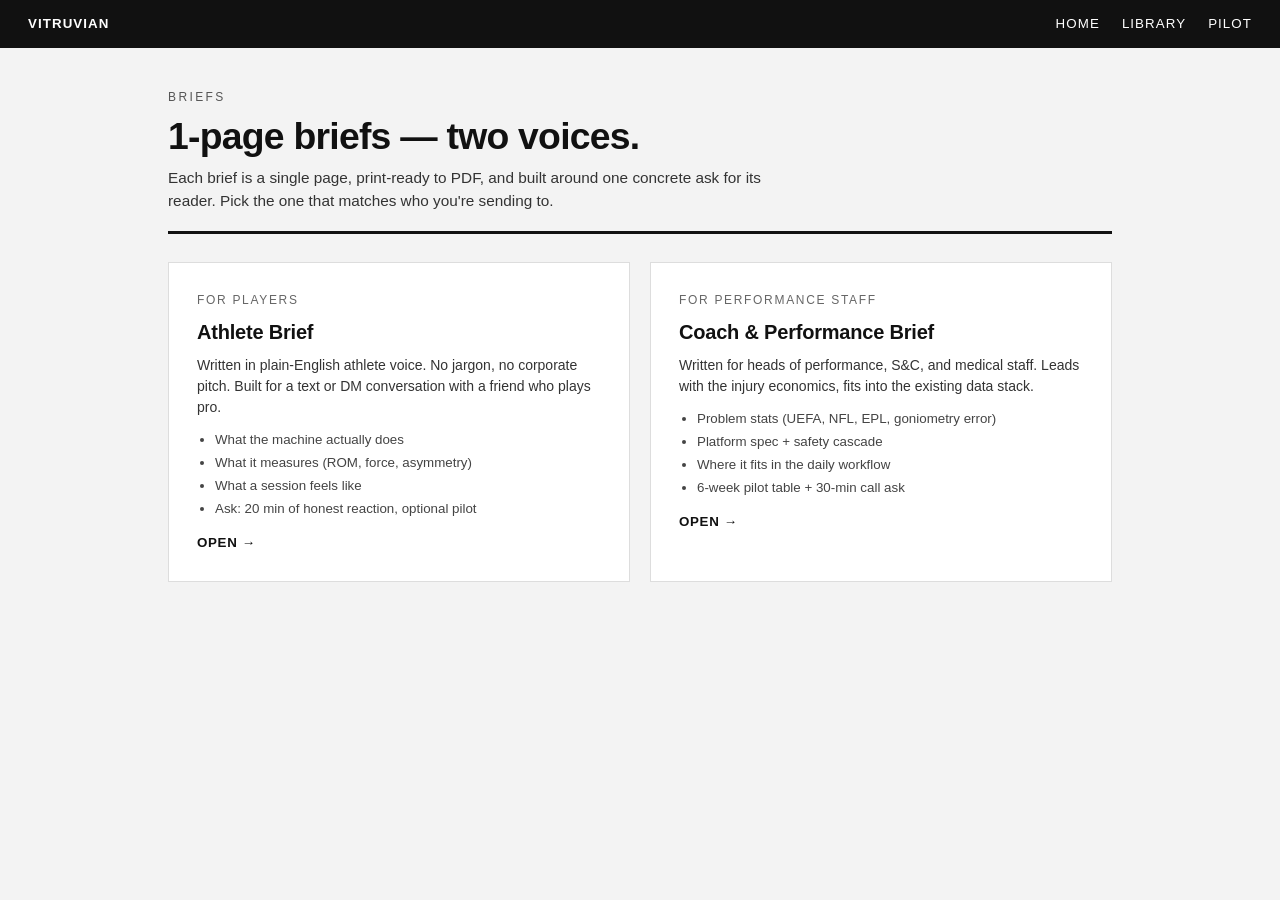
==== briefs/index.html @ 7d0456e4 "Organize the project into a navigable library - hub.html: master index page ("Library"), every docum" ====
<!DOCTYPE html>
<html lang="en">
<head>
<meta charset="UTF-8">
<meta name="viewport" content="width=device-width, initial-scale=1.0">
<title>Vitruvian &mdash; Briefs</title>
<style>
  * { margin: 0; padding: 0; box-sizing: border-box; }
  body { font-family: 'Helvetica Neue', Helvetica, Arial, sans-serif; background: #f3f3f3; color: #111; line-height: 1.5; }
  .topbar { background: #111; color: #fff; padding: 14px 28px; display: flex; justify-content: space-between; align-items: center; }
  .topbar a { color: #fff; text-decoration: none; font-size: 10pt; letter-spacing: 0.08em; text-transform: uppercase; }
  .topbar a:hover { opacity: 0.7; }
  .brand { font-size: 15pt; font-weight: 800; }
  .topbar .right { display: flex; gap: 22px; }
  .wrap { max-width: 1000px; margin: 0 auto; padding: 40px 28px 80px; }
  header { border-bottom: 3px solid #111; padding-bottom: 18px; margin-bottom: 28px; }
  .doc-tag { font-size: 9pt; text-transform: uppercase; letter-spacing: 0.20em; color: #555; margin-bottom: 10px; }
  h1 { font-size: 28pt; font-weight: 700; line-height: 1.1; letter-spacing: -0.02em; margin-bottom: 10px; }
  .lede { font-size: 11.5pt; color: #333; max-width: 620px; }
  .grid { display: grid; grid-template-columns: 1fr 1fr; gap: 20px; margin-top: 20px; }
  a.card { display: block; background: #fff; padding: 28px; text-decoration: none; color: #111; border: 1px solid #ddd; transition: border-color 0.15s, transform 0.15s; }
  a.card:hover { border-color: #111; transform: translateY(-2px); }
  .card .kind { font-size: 9pt; text-transform: uppercase; letter-spacing: 0.14em; color: #666; margin-bottom: 8px; }
  .card h3 { font-size: 15pt; font-weight: 700; margin-bottom: 8px; letter-spacing: -0.01em; }
  .card p { font-size: 10.5pt; color: #333; margin-bottom: 12px; }
  .card ul { font-size: 10pt; padding-left: 18px; color: #444; }
  .card ul li { margin-bottom: 3px; }
  .card .go { margin-top: 14px; font-size: 10pt; font-weight: 700; letter-spacing: 0.05em; text-transform: uppercase; color: #111; }
  @media (max-width: 640px) { .grid { grid-template-columns: 1fr; } }
</style>
</head>
<body>

<div class="topbar">
  <a href="../index.html" class="brand">VITRUVIAN</a>
  <div class="right">
    <a href="../index.html">Home</a>
    <a href="../hub.html">Library</a>
    <a href="../feedback.html">Pilot</a>
  </div>
</div>

<div class="wrap">
  <header>
    <div class="doc-tag">Briefs</div>
    <h1>1-page briefs &mdash; two voices.</h1>
    <p class="lede">
      Each brief is a single page, print-ready to PDF, and built around one
      concrete ask for its reader. Pick the one that matches who you're sending to.
    </p>
  </header>

  <div class="grid">

    <a class="card" href="athlete-brief.html">
      <div class="kind">For players</div>
      <h3>Athlete Brief</h3>
      <p>Written in plain-English athlete voice. No jargon, no corporate pitch. Built for a text or DM conversation with a friend who plays pro.</p>
      <ul>
        <li>What the machine actually does</li>
        <li>What it measures (ROM, force, asymmetry)</li>
        <li>What a session feels like</li>
        <li>Ask: 20 min of honest reaction, optional pilot</li>
      </ul>
      <div class="go">Open &rarr;</div>
    </a>

    <a class="card" href="coach-brief.html">
      <div class="kind">For performance staff</div>
      <h3>Coach &amp; Performance Brief</h3>
      <p>Written for heads of performance, S&amp;C, and medical staff. Leads with the injury economics, fits into the existing data stack.</p>
      <ul>
        <li>Problem stats (UEFA, NFL, EPL, goniometry error)</li>
        <li>Platform spec + safety cascade</li>
        <li>Where it fits in the daily workflow</li>
        <li>6-week pilot table + 30-min call ask</li>
      </ul>
      <div class="go">Open &rarr;</div>
    </a>

  </div>
</div>

</body>
</html>
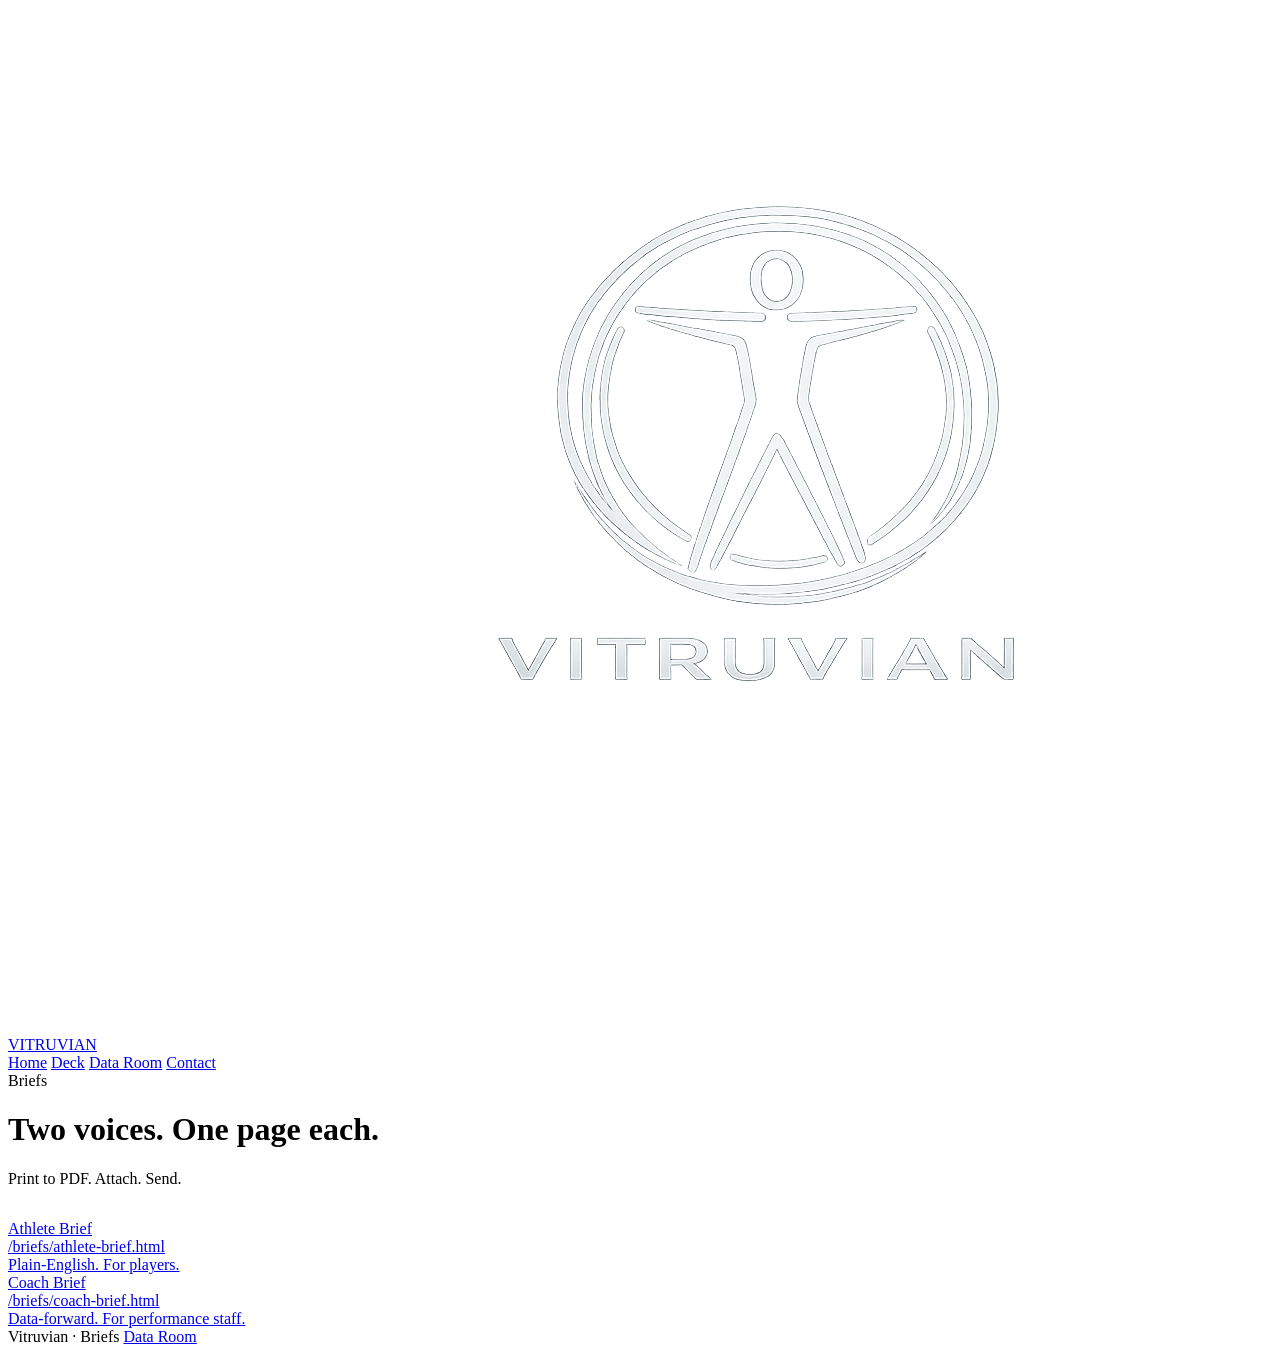
==== commit 3944714c: "Reposition site for strictly partner/investor focus - Rewrite index.html as investor-first landing: " ====
--- a/briefs/index.html
+++ b/briefs/index.html
@@ -3,83 +3,53 @@
 <head>
 <meta charset="UTF-8">
 <meta name="viewport" content="width=device-width, initial-scale=1.0">
-<title>Vitruvian &mdash; Briefs</title>
-<style>
-  * { margin: 0; padding: 0; box-sizing: border-box; }
-  body { font-family: 'Helvetica Neue', Helvetica, Arial, sans-serif; background: #f3f3f3; color: #111; line-height: 1.5; }
-  .topbar { background: #111; color: #fff; padding: 14px 28px; display: flex; justify-content: space-between; align-items: center; }
-  .topbar a { color: #fff; text-decoration: none; font-size: 10pt; letter-spacing: 0.08em; text-transform: uppercase; }
-  .topbar a:hover { opacity: 0.7; }
-  .brand { font-size: 15pt; font-weight: 800; }
-  .topbar .right { display: flex; gap: 22px; }
-  .wrap { max-width: 1000px; margin: 0 auto; padding: 40px 28px 80px; }
-  header { border-bottom: 3px solid #111; padding-bottom: 18px; margin-bottom: 28px; }
-  .doc-tag { font-size: 9pt; text-transform: uppercase; letter-spacing: 0.20em; color: #555; margin-bottom: 10px; }
-  h1 { font-size: 28pt; font-weight: 700; line-height: 1.1; letter-spacing: -0.02em; margin-bottom: 10px; }
-  .lede { font-size: 11.5pt; color: #333; max-width: 620px; }
-  .grid { display: grid; grid-template-columns: 1fr 1fr; gap: 20px; margin-top: 20px; }
-  a.card { display: block; background: #fff; padding: 28px; text-decoration: none; color: #111; border: 1px solid #ddd; transition: border-color 0.15s, transform 0.15s; }
-  a.card:hover { border-color: #111; transform: translateY(-2px); }
-  .card .kind { font-size: 9pt; text-transform: uppercase; letter-spacing: 0.14em; color: #666; margin-bottom: 8px; }
-  .card h3 { font-size: 15pt; font-weight: 700; margin-bottom: 8px; letter-spacing: -0.01em; }
-  .card p { font-size: 10.5pt; color: #333; margin-bottom: 12px; }
-  .card ul { font-size: 10pt; padding-left: 18px; color: #444; }
-  .card ul li { margin-bottom: 3px; }
-  .card .go { margin-top: 14px; font-size: 10pt; font-weight: 700; letter-spacing: 0.05em; text-transform: uppercase; color: #111; }
-  @media (max-width: 640px) { .grid { grid-template-columns: 1fr; } }
-</style>
+<title>Vitruvian — Briefs</title>
+<link rel="preconnect" href="https://fonts.googleapis.com">
+<link href="https://fonts.googleapis.com/css2?family=Inter:wght@300;400;500;600;700;800&display=swap" rel="stylesheet">
+<link rel="stylesheet" href="../ui.css">
 </head>
 <body>
 
-<div class="topbar">
-  <a href="../index.html" class="brand">VITRUVIAN</a>
-  <div class="right">
-    <a href="../index.html">Home</a>
-    <a href="../hub.html">Library</a>
-    <a href="../feedback.html">Pilot</a>
+<nav class="ui-nav">
+  <div class="ui-nav-inner">
+    <a href="../index.html" class="ui-logo">
+      <img src="../03d2414f-fd4c-4106-a882-4548fa9c567e.png" alt="">
+      <span>VITRUVIAN</span>
+    </a>
+    <div class="ui-nav-links">
+      <a href="../index.html" class="ui-nav-link">Home</a>
+      <a href="../pitch.html" class="ui-nav-link">Deck</a>
+      <a href="../hub.html" class="ui-nav-link">Data Room</a>
+      <a href="../feedback.html" class="ui-nav-cta">Contact</a>
+    </div>
   </div>
-</div>
+</nav>
 
-<div class="wrap">
-  <header>
-    <div class="doc-tag">Briefs</div>
-    <h1>1-page briefs &mdash; two voices.</h1>
-    <p class="lede">
-      Each brief is a single page, print-ready to PDF, and built around one
-      concrete ask for its reader. Pick the one that matches who you're sending to.
-    </p>
-  </header>
+<main class="ui-page">
 
-  <div class="grid">
+  <div class="ui-eyebrow">Briefs</div>
+  <h1 class="ui-h1">Two voices. One page each.</h1>
+  <p class="ui-sub">Print to PDF. Attach. Send.</p>
 
-    <a class="card" href="athlete-brief.html">
-      <div class="kind">For players</div>
-      <h3>Athlete Brief</h3>
-      <p>Written in plain-English athlete voice. No jargon, no corporate pitch. Built for a text or DM conversation with a friend who plays pro.</p>
-      <ul>
-        <li>What the machine actually does</li>
-        <li>What it measures (ROM, force, asymmetry)</li>
-        <li>What a session feels like</li>
-        <li>Ask: 20 min of honest reaction, optional pilot</li>
-      </ul>
-      <div class="go">Open &rarr;</div>
+  <div class="ui-grid ui-grid-2" style="margin-top:32px;">
+    <a class="ui-card" href="athlete-brief.html">
+      <div class="ui-card-title">Athlete Brief</div>
+      <div class="ui-card-path">/briefs/athlete-brief.html</div>
+      <div class="ui-card-desc">Plain-English. For players.</div>
     </a>
+    <a class="ui-card" href="coach-brief.html">
+      <div class="ui-card-title">Coach Brief</div>
+      <div class="ui-card-path">/briefs/coach-brief.html</div>
+      <div class="ui-card-desc">Data-forward. For performance staff.</div>
+    </a>
+  </div>
 
-    <a class="card" href="coach-brief.html">
-      <div class="kind">For performance staff</div>
-      <h3>Coach &amp; Performance Brief</h3>
-      <p>Written for heads of performance, S&amp;C, and medical staff. Leads with the injury economics, fits into the existing data stack.</p>
-      <ul>
-        <li>Problem stats (UEFA, NFL, EPL, goniometry error)</li>
-        <li>Platform spec + safety cascade</li>
-        <li>Where it fits in the daily workflow</li>
-        <li>6-week pilot table + 30-min call ask</li>
-      </ul>
-      <div class="go">Open &rarr;</div>
-    </a>
+</main>
 
-  </div>
-</div>
+<footer class="ui-footer">
+  <span>Vitruvian · Briefs</span>
+  <a href="../hub.html">Data Room</a>
+</footer>
 
 </body>
 </html>
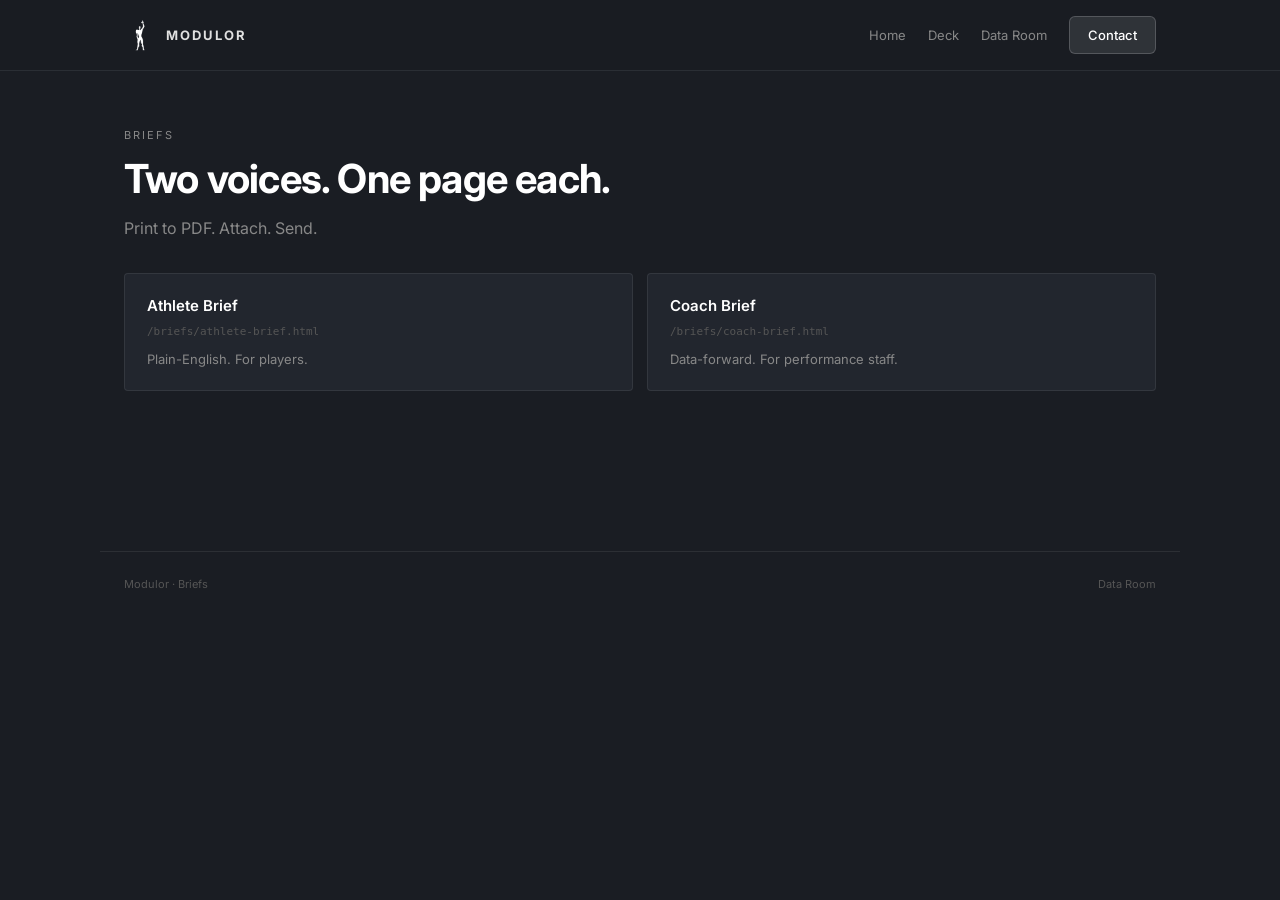
==== commit 965a4a0d: "Unify logo to white across all pages - Add base filter: invert(1) to .hero-logo-img so it's white be" ====
--- a/briefs/index.html
+++ b/briefs/index.html
@@ -3,7 +3,8 @@
 <head>
 <meta charset="UTF-8">
 <meta name="viewport" content="width=device-width, initial-scale=1.0">
-<title>Vitruvian — Briefs</title>
+  <link rel="icon" type="image/png" href="../modulor-icon.png">
+<title>Modulor — Briefs</title>
 <link rel="preconnect" href="https://fonts.googleapis.com">
 <link href="https://fonts.googleapis.com/css2?family=Inter:wght@300;400;500;600;700;800&display=swap" rel="stylesheet">
 <link rel="stylesheet" href="../ui.css">
@@ -13,8 +14,8 @@
 <nav class="ui-nav">
   <div class="ui-nav-inner">
     <a href="../index.html" class="ui-logo">
-      <img src="../03d2414f-fd4c-4106-a882-4548fa9c567e.png" alt="">
-      <span>VITRUVIAN</span>
+      <img src="../modulor-icon.png" alt="">
+      <span>MODULOR</span>
     </a>
     <div class="ui-nav-links">
       <a href="../index.html" class="ui-nav-link">Home</a>
@@ -47,7 +48,7 @@
 </main>
 
 <footer class="ui-footer">
-  <span>Vitruvian · Briefs</span>
+  <span>Modulor · Briefs</span>
   <a href="../hub.html">Data Room</a>
 </footer>
 
--- a/ui.css
+++ b/ui.css
@@ -0,0 +1,258 @@
+/* ============================================================
+   MODULOR — Shared UI
+   One font. One palette. One nav. Used on every library page.
+   ============================================================ */
+
+:root {
+  --ink: #e0e0e0;
+  --ink-bright: #fff;
+  --ink-dim: #888;
+  --ink-faint: #555;
+  --bg: #1a1d23;
+  --bg-card: #22262e;
+  --bg-elev: #2a2e37;
+  --rule: rgba(255,255,255,0.08);
+  --rule-bright: rgba(255,255,255,0.18);
+  --danger: #ef4444;
+  --maxw: 1080px;
+}
+
+*, *::before, *::after { margin: 0; padding: 0; box-sizing: border-box; }
+html { scroll-behavior: smooth; }
+body {
+  font-family: 'Inter', -apple-system, BlinkMacSystemFont, 'Segoe UI', sans-serif;
+  background: var(--bg);
+  color: var(--ink);
+  line-height: 1.55;
+  -webkit-font-smoothing: antialiased;
+  -moz-osx-font-smoothing: grayscale;
+}
+a { color: inherit; text-decoration: none; }
+img { max-width: 100%; display: block; }
+
+/* ---------- NAV ---------- */
+.ui-nav {
+  position: sticky;
+  top: 0;
+  z-index: 10;
+  background: rgba(26, 29, 35, 0.92);
+  backdrop-filter: blur(16px);
+  -webkit-backdrop-filter: blur(16px);
+  border-bottom: 1px solid var(--rule);
+}
+.ui-nav-inner {
+  max-width: var(--maxw);
+  margin: 0 auto;
+  padding: 16px 24px;
+  display: flex;
+  align-items: center;
+  justify-content: space-between;
+}
+.ui-logo {
+  display: flex;
+  align-items: center;
+  gap: 10px;
+  font-weight: 700;
+  letter-spacing: 0.15em;
+  font-size: 13px;
+  color: var(--ink);
+}
+.ui-logo img { width: 32px; height: 32px; border-radius: 6px; object-fit: contain; filter: invert(1); }
+.ui-nav-links { display: flex; gap: 22px; align-items: center; }
+.ui-nav-link {
+  font-size: 13px;
+  color: var(--ink-dim);
+  transition: color 0.2s;
+}
+.ui-nav-link:hover, .ui-nav-link.active { color: var(--ink-bright); }
+.ui-nav-cta {
+  font-size: 13px;
+  font-weight: 500;
+  padding: 8px 18px;
+  background: rgba(255,255,255,0.1);
+  color: var(--ink-bright);
+  border: 1px solid var(--rule-bright);
+  border-radius: 6px;
+  transition: background 0.2s, transform 0.15s;
+}
+.ui-nav-cta:hover { background: rgba(255,255,255,0.2); transform: translateY(-1px); }
+
+/* ---------- PAGE ---------- */
+.ui-page { max-width: var(--maxw); margin: 0 auto; padding: 56px 24px 80px; }
+.ui-narrow { max-width: 720px; }
+.ui-wide { max-width: 1200px; }
+
+/* ---------- TYPE ---------- */
+.ui-eyebrow {
+  font-size: 11px;
+  text-transform: uppercase;
+  letter-spacing: 0.18em;
+  color: var(--ink-dim);
+  margin-bottom: 14px;
+}
+.ui-h1 {
+  font-size: 40px;
+  font-weight: 700;
+  line-height: 1.05;
+  letter-spacing: -0.02em;
+  color: var(--ink-bright);
+  margin-bottom: 16px;
+}
+.ui-h2 {
+  font-size: 12px;
+  text-transform: uppercase;
+  letter-spacing: 0.14em;
+  color: var(--ink-bright);
+  font-weight: 600;
+  margin: 56px 0 18px;
+  padding-bottom: 10px;
+  border-bottom: 1px solid var(--rule);
+}
+.ui-sub {
+  font-size: 16px;
+  color: var(--ink-dim);
+  max-width: 560px;
+}
+.ui-lede {
+  font-size: 17px;
+  color: var(--ink);
+  max-width: 620px;
+  margin-bottom: 32px;
+}
+
+/* ---------- GRID + CARD ---------- */
+.ui-grid {
+  display: grid;
+  gap: 14px;
+  grid-template-columns: repeat(auto-fill, minmax(260px, 1fr));
+}
+.ui-grid-2 { grid-template-columns: repeat(auto-fill, minmax(340px, 1fr)); }
+
+.ui-card {
+  display: block;
+  background: var(--bg-card);
+  border: 1px solid var(--rule);
+  padding: 20px 22px;
+  border-radius: 4px;
+  transition: border-color 0.15s, transform 0.15s, background 0.15s;
+  position: relative;
+}
+.ui-card:hover {
+  border-color: var(--rule-bright);
+  transform: translateY(-1px);
+  background: var(--bg-elev);
+}
+.ui-card-title {
+  font-size: 15px;
+  font-weight: 600;
+  color: var(--ink-bright);
+  margin-bottom: 6px;
+}
+.ui-card-path {
+  font-family: 'SF Mono', Menlo, Consolas, monospace;
+  font-size: 11px;
+  color: var(--ink-faint);
+  margin-bottom: 10px;
+}
+.ui-card-desc {
+  font-size: 13px;
+  color: var(--ink-dim);
+  line-height: 1.5;
+}
+.ui-card-tag {
+  position: absolute;
+  top: 18px;
+  right: 18px;
+  font-size: 10px;
+  text-transform: uppercase;
+  letter-spacing: 0.10em;
+  color: var(--ink-faint);
+}
+
+/* ---------- BUTTONS ---------- */
+.ui-btn {
+  display: inline-block;
+  padding: 12px 22px;
+  font-size: 14px;
+  font-weight: 500;
+  background: rgba(255,255,255,0.1);
+  color: var(--ink-bright);
+  border: 1px solid var(--rule-bright);
+  border-radius: 6px;
+  cursor: pointer;
+  transition: background 0.2s, transform 0.15s;
+}
+.ui-btn:hover { background: rgba(255,255,255,0.2); transform: translateY(-1px); }
+.ui-btn-primary { background: #fff; color: #111; border-color: #fff; }
+.ui-btn-primary:hover { background: #ddd; }
+
+/* ---------- FOOTER ---------- */
+.ui-footer {
+  max-width: var(--maxw);
+  margin: 80px auto 0;
+  padding: 24px;
+  border-top: 1px solid var(--rule);
+  font-size: 11px;
+  color: var(--ink-faint);
+  display: flex;
+  justify-content: space-between;
+}
+.ui-footer a:hover { color: var(--ink); }
+
+/* ---------- FORM ---------- */
+.ui-field { margin-bottom: 22px; }
+.ui-label {
+  display: block;
+  font-size: 11px;
+  text-transform: uppercase;
+  letter-spacing: 0.10em;
+  color: var(--ink-dim);
+  font-weight: 500;
+  margin-bottom: 8px;
+}
+.ui-label .req { color: var(--danger); margin-left: 4px; }
+.ui-input, .ui-select, .ui-textarea {
+  width: 100%;
+  font-family: inherit;
+  font-size: 14px;
+  padding: 11px 14px;
+  background: var(--bg-card);
+  color: var(--ink);
+  border: 1px solid var(--rule);
+  border-radius: 4px;
+  transition: border-color 0.15s;
+}
+.ui-input:focus, .ui-select:focus, .ui-textarea:focus {
+  outline: none;
+  border-color: rgba(255,255,255,0.35);
+}
+.ui-textarea { min-height: 90px; resize: vertical; }
+.ui-row { display: grid; grid-template-columns: 1fr 1fr; gap: 14px; }
+
+.ui-radio-group { display: flex; flex-wrap: wrap; gap: 8px; }
+.ui-radio-group label {
+  flex: 0 0 auto;
+  font-size: 13px;
+  color: var(--ink);
+  padding: 9px 14px;
+  border: 1px solid var(--rule);
+  border-radius: 4px;
+  cursor: pointer;
+  transition: border-color 0.15s, background 0.15s;
+}
+.ui-radio-group label:hover { border-color: var(--rule-bright); }
+.ui-radio-group input { margin-right: 6px; accent-color: #fff; }
+
+/* ---------- UTILITY ---------- */
+.ui-hr { border: none; border-top: 1px solid var(--rule); margin: 32px 0; }
+.ui-muted { color: var(--ink-dim); }
+.ui-small { font-size: 12px; }
+.ui-mono { font-family: 'SF Mono', Menlo, Consolas, monospace; }
+
+@media (max-width: 640px) {
+  .ui-h1 { font-size: 28px; }
+  .ui-row { grid-template-columns: 1fr; }
+  .ui-nav-inner { padding: 14px 18px; }
+  .ui-nav-links { gap: 14px; }
+  .ui-nav-links .hide-mobile { display: none; }
+}
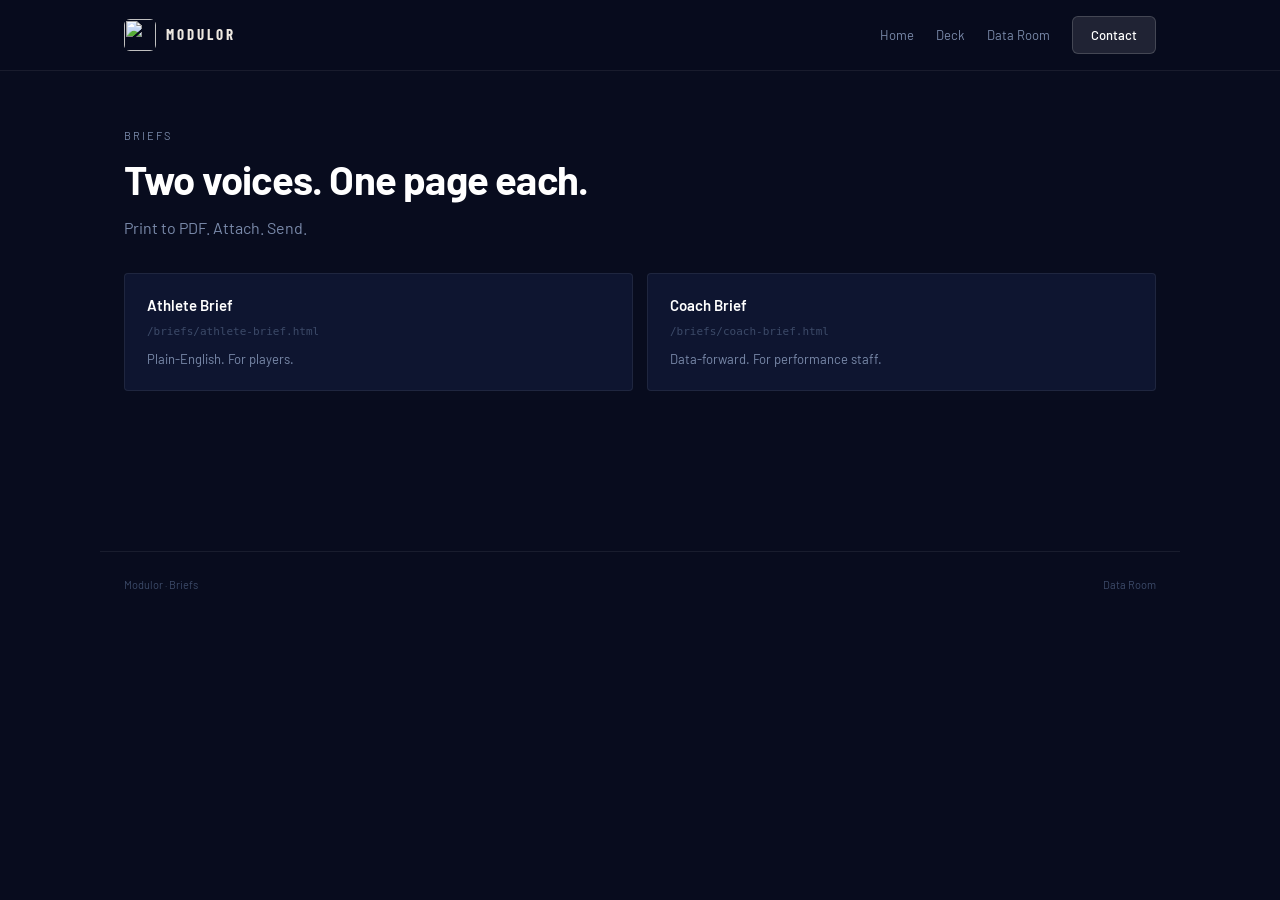
==== commit 1a241fef: "Swap logo to modulor-mark.svg, remove all filter:invert hacks - Replace modulor-icon.png with modulo" ====
--- a/briefs/index.html
+++ b/briefs/index.html
@@ -3,10 +3,10 @@
 <head>
 <meta charset="UTF-8">
 <meta name="viewport" content="width=device-width, initial-scale=1.0">
-  <link rel="icon" type="image/png" href="../modulor-icon.png">
+  <link rel="icon" type="image/svg+xml" href="../modulor-mark.svg">
 <title>Modulor — Briefs</title>
 <link rel="preconnect" href="https://fonts.googleapis.com">
-<link href="https://fonts.googleapis.com/css2?family=Inter:wght@300;400;500;600;700;800&display=swap" rel="stylesheet">
+<link href="https://fonts.googleapis.com/css2?family=Barlow+Condensed:wght@600;700;800&family=Barlow:wght@300;400;500;600&family=Space+Mono&display=swap" rel="stylesheet">
 <link rel="stylesheet" href="../ui.css">
 </head>
 <body>
@@ -14,7 +14,7 @@
 <nav class="ui-nav">
   <div class="ui-nav-inner">
     <a href="../index.html" class="ui-logo">
-      <img src="../modulor-icon.png" alt="">
+      <img src="../modulor-mark.svg" alt="">
       <span>MODULOR</span>
     </a>
     <div class="ui-nav-links">
--- a/ui.css
+++ b/ui.css
@@ -4,15 +4,17 @@
    ============================================================ */
 
 :root {
-  --ink: #e0e0e0;
+  --ink: #ede8e0;
   --ink-bright: #fff;
-  --ink-dim: #888;
-  --ink-faint: #555;
-  --bg: #1a1d23;
-  --bg-card: #22262e;
-  --bg-elev: #2a2e37;
-  --rule: rgba(255,255,255,0.08);
-  --rule-bright: rgba(255,255,255,0.18);
+  --ink-dim: #7a8aaa;
+  --ink-faint: #3c4a68;
+  --bg: #080c1e;
+  --bg-card: #0e1530;
+  --bg-elev: #172040;
+  --rule: rgba(255,255,255,0.07);
+  --rule-bright: rgba(255,255,255,0.16);
+  --accent: #c84030;
+  --accent-blue: #2458c8;
   --danger: #ef4444;
   --maxw: 1080px;
 }
@@ -20,7 +22,7 @@
 *, *::before, *::after { margin: 0; padding: 0; box-sizing: border-box; }
 html { scroll-behavior: smooth; }
 body {
-  font-family: 'Inter', -apple-system, BlinkMacSystemFont, 'Segoe UI', sans-serif;
+  font-family: 'Barlow', -apple-system, sans-serif;
   background: var(--bg);
   color: var(--ink);
   line-height: 1.55;
@@ -35,7 +37,7 @@
   position: sticky;
   top: 0;
   z-index: 10;
-  background: rgba(26, 29, 35, 0.92);
+  background: rgba(8, 12, 30, 0.92);
   backdrop-filter: blur(16px);
   -webkit-backdrop-filter: blur(16px);
   border-bottom: 1px solid var(--rule);
@@ -52,12 +54,13 @@
   display: flex;
   align-items: center;
   gap: 10px;
+  font-family: 'Barlow Condensed', sans-serif;
   font-weight: 700;
-  letter-spacing: 0.15em;
-  font-size: 13px;
-  color: var(--ink);
-}
-.ui-logo img { width: 32px; height: 32px; border-radius: 6px; object-fit: contain; filter: invert(1); }
+  letter-spacing: 0.20em;
+  font-size: 15px;
+  color: var(--ink);
+}
+.ui-logo img { width: 32px; height: 32px; border-radius: 6px; object-fit: contain; }
 .ui-nav-links { display: flex; gap: 22px; align-items: center; }
 .ui-nav-link {
   font-size: 13px;
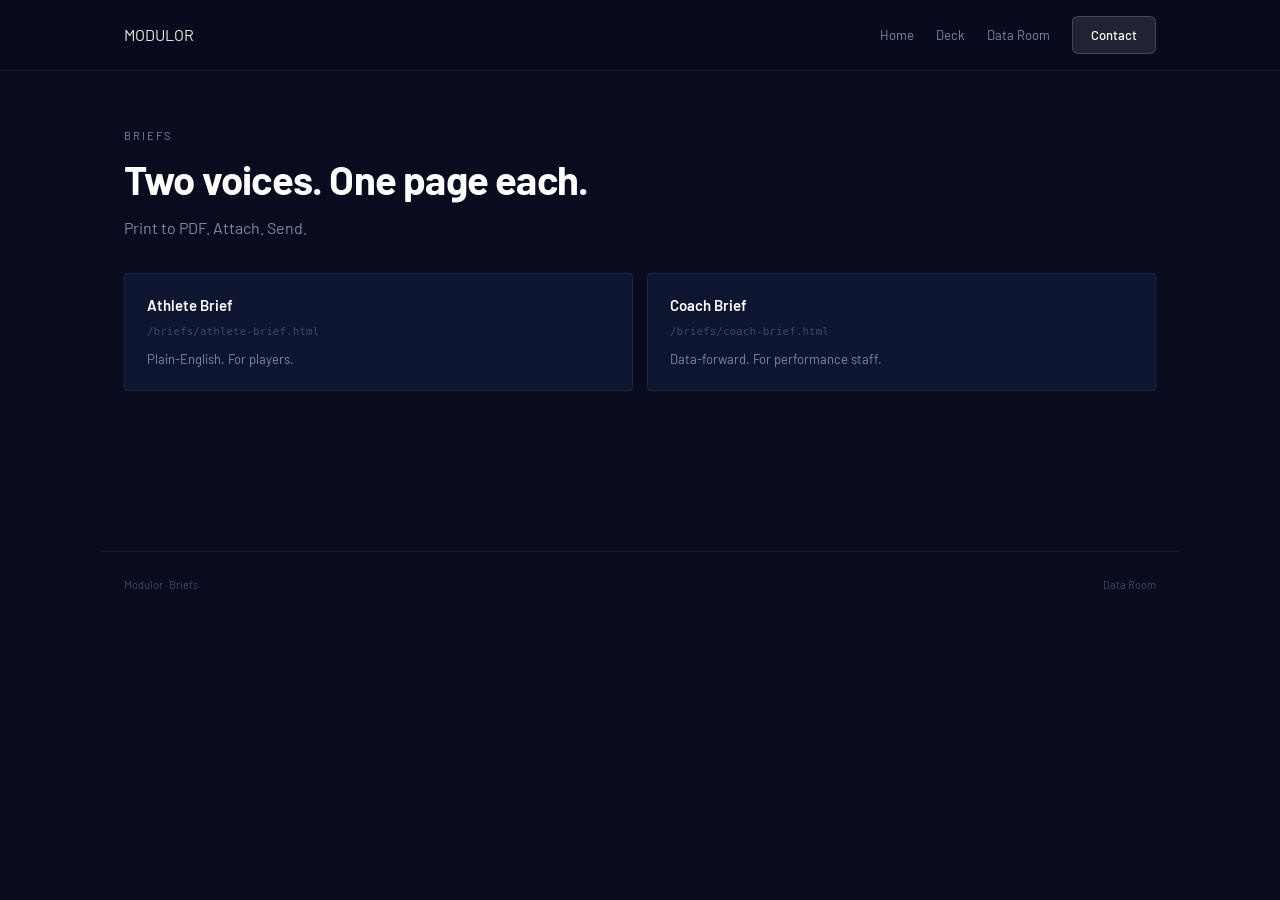
==== commit 7fab8818: "Use new brand logos (modulor-logo.png / modulor-logo-wide.png) site-wide - Add modulor-logo.png (com" ====
--- a/briefs/index.html
+++ b/briefs/index.html
@@ -14,7 +14,7 @@
 <nav class="ui-nav">
   <div class="ui-nav-inner">
     <a href="../index.html" class="ui-logo">
-      <img src="../modulor-mark.svg" alt="">
+      
       <span>MODULOR</span>
     </a>
     <div class="ui-nav-links">
--- a/ui.css
+++ b/ui.css
@@ -53,14 +53,8 @@
 .ui-logo {
   display: flex;
   align-items: center;
-  gap: 10px;
-  font-family: 'Barlow Condensed', sans-serif;
-  font-weight: 700;
-  letter-spacing: 0.20em;
-  font-size: 15px;
-  color: var(--ink);
-}
-.ui-logo img { width: 32px; height: 32px; border-radius: 6px; object-fit: contain; }
+}
+.ui-logo img { height: 48px; width: auto; background: #fff; border-radius: 6px; padding: 4px 10px; object-fit: contain; }
 .ui-nav-links { display: flex; gap: 22px; align-items: center; }
 .ui-nav-link {
   font-size: 13px;
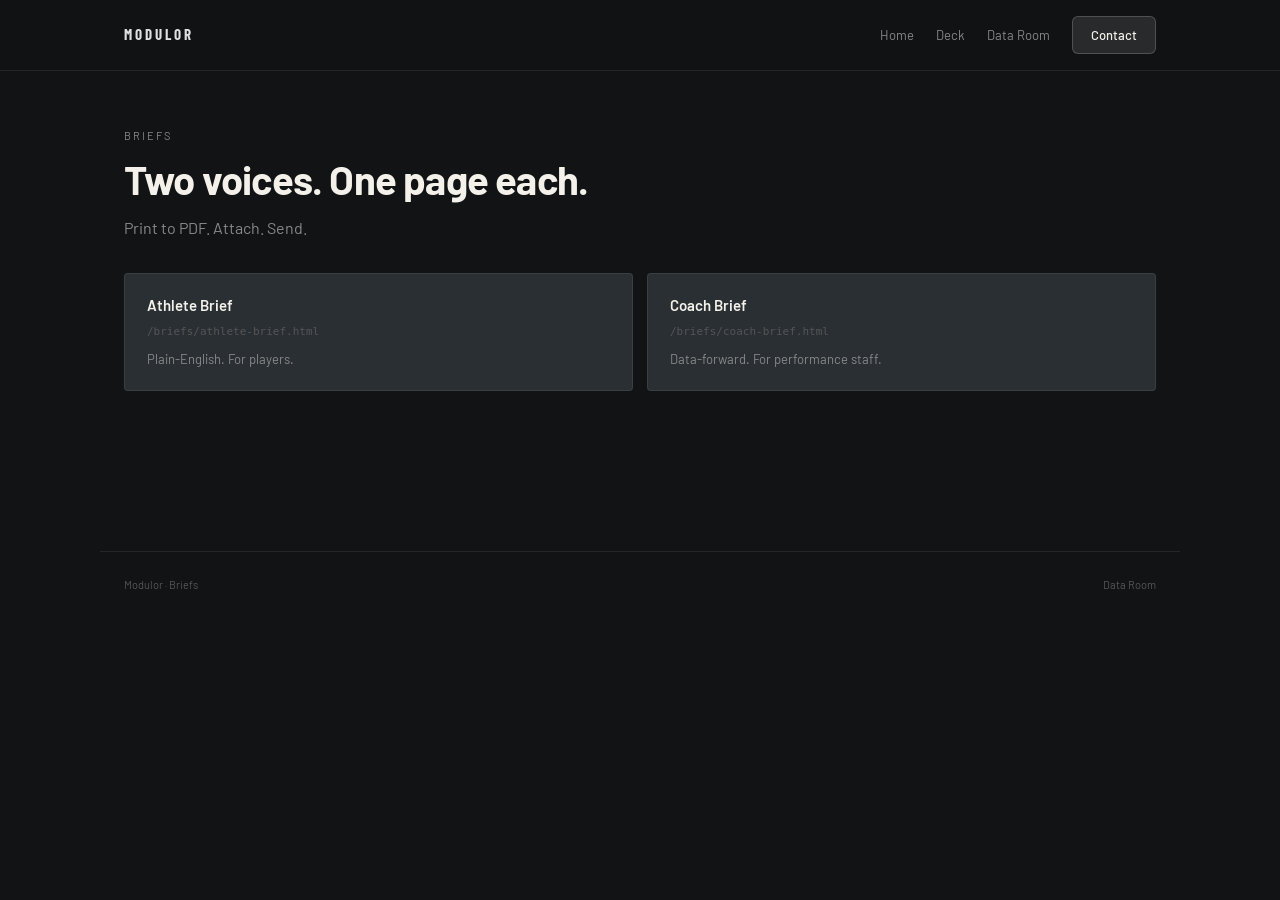
==== commit 2c794243: "Merge branch 'main' into claude/brand-positioning-CiMfm" ====
--- a/briefs/index.html
+++ b/briefs/index.html
@@ -3,7 +3,7 @@
 <head>
 <meta charset="UTF-8">
 <meta name="viewport" content="width=device-width, initial-scale=1.0">
-  <link rel="icon" type="image/svg+xml" href="../modulor-mark.svg">
+  <link rel="icon" type="image/png" href="../modulor-icon.png">
 <title>Modulor — Briefs</title>
 <link rel="preconnect" href="https://fonts.googleapis.com">
 <link href="https://fonts.googleapis.com/css2?family=Barlow+Condensed:wght@600;700;800&family=Barlow:wght@300;400;500;600&family=Space+Mono&display=swap" rel="stylesheet">
--- a/ui.css
+++ b/ui.css
@@ -4,18 +4,18 @@
    ============================================================ */
 
 :root {
-  --ink: #ede8e0;
-  --ink-bright: #fff;
-  --ink-dim: #7a8aaa;
-  --ink-faint: #3c4a68;
-  --bg: #080c1e;
-  --bg-card: #0e1530;
-  --bg-elev: #172040;
-  --rule: rgba(255,255,255,0.07);
-  --rule-bright: rgba(255,255,255,0.16);
-  --accent: #c84030;
-  --accent-blue: #2458c8;
+  --ink: #e0e0e0;
+  --ink-bright: #F3F1EA;
+  --ink-dim: #888;
+  --ink-faint: #555;
+  --bg: #111315;
+  --bg-card: #2A2F33;
+  --bg-elev: #353a3e;
+  --rule: rgba(255,255,255,0.08);
+  --rule-bright: rgba(255,255,255,0.18);
   --danger: #ef4444;
+  --teal: #2E6F73;
+  --blue: #5A7FA3;
   --maxw: 1080px;
 }
 
@@ -37,7 +37,7 @@
   position: sticky;
   top: 0;
   z-index: 10;
-  background: rgba(8, 12, 30, 0.92);
+  background: rgba(17, 19, 21, 0.92);
   backdrop-filter: blur(16px);
   -webkit-backdrop-filter: blur(16px);
   border-bottom: 1px solid var(--rule);
@@ -53,8 +53,14 @@
 .ui-logo {
   display: flex;
   align-items: center;
-}
-.ui-logo img { height: 48px; width: auto; background: #fff; border-radius: 6px; padding: 4px 10px; object-fit: contain; }
+  gap: 10px;
+  font-family: 'Barlow Condensed', sans-serif;
+  font-weight: 700;
+  letter-spacing: 0.20em;
+  font-size: 15px;
+  color: var(--ink);
+}
+.ui-logo img { width: 30px; height: 30px; object-fit: contain; filter: invert(1); }
 .ui-nav-links { display: flex; gap: 22px; align-items: center; }
 .ui-nav-link {
   font-size: 13px;
@@ -180,8 +186,8 @@
   transition: background 0.2s, transform 0.15s;
 }
 .ui-btn:hover { background: rgba(255,255,255,0.2); transform: translateY(-1px); }
-.ui-btn-primary { background: #fff; color: #111; border-color: #fff; }
-.ui-btn-primary:hover { background: #ddd; }
+.ui-btn-primary { background: #F3F1EA; color: #111315; border-color: #F3F1EA; }
+.ui-btn-primary:hover { background: #C8C5BC; }
 
 /* ---------- FOOTER ---------- */
 .ui-footer {
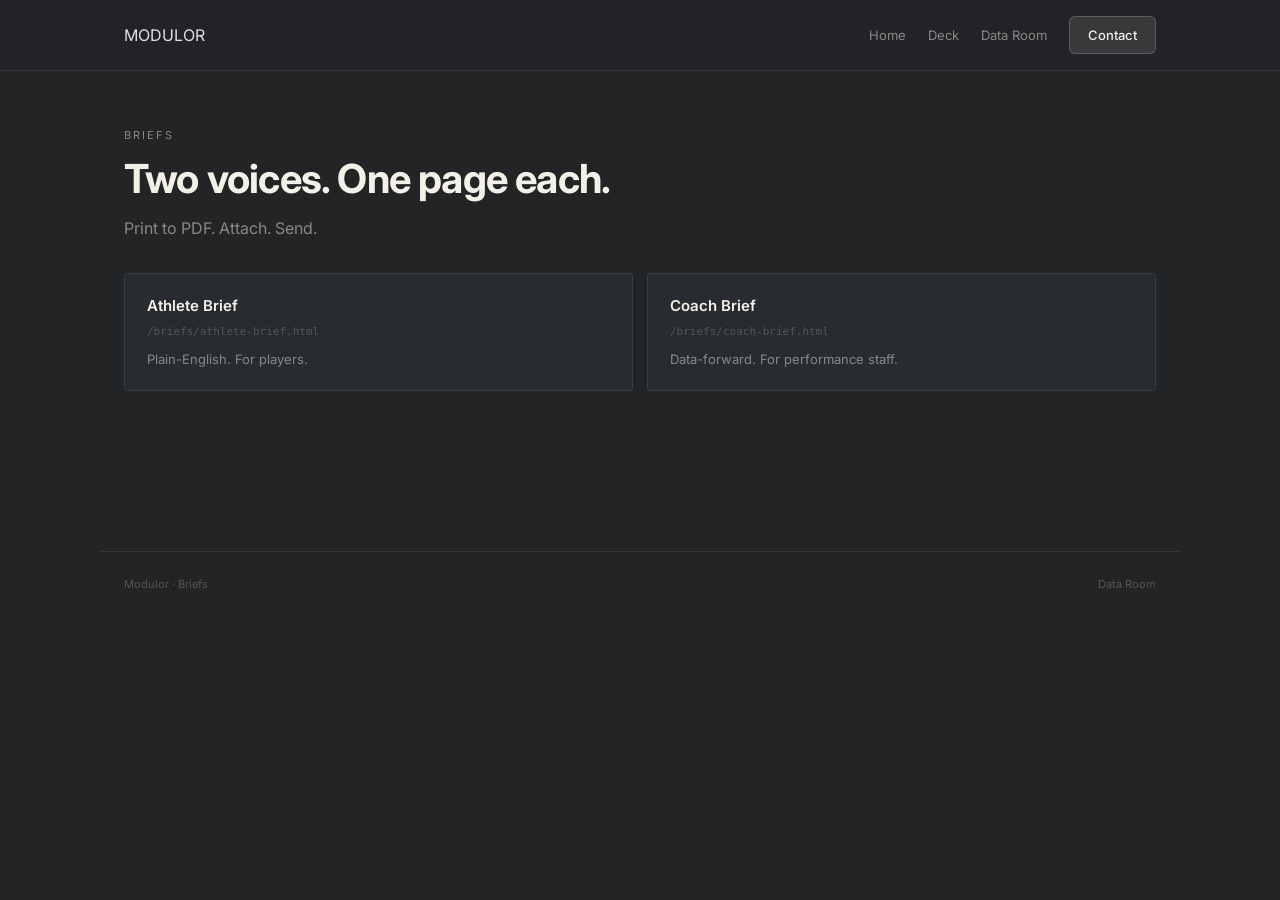
==== commit dd82b88b: "Brand identity system: color, typography, messaging (steps 1+2+4) Color system (Step 1): - Base bg: " ====
--- a/briefs/index.html
+++ b/briefs/index.html
@@ -6,7 +6,7 @@
   <link rel="icon" type="image/png" href="../modulor-icon.png">
 <title>Modulor — Briefs</title>
 <link rel="preconnect" href="https://fonts.googleapis.com">
-<link href="https://fonts.googleapis.com/css2?family=Barlow+Condensed:wght@600;700;800&family=Barlow:wght@300;400;500;600&family=Space+Mono&display=swap" rel="stylesheet">
+<link href="https://fonts.googleapis.com/css2?family=Inter+Tight:ital,wght@0,400;0,500;0,600;0,700;0,800;1,400&family=Inter:wght@300;400;500;600;700&display=swap" rel="stylesheet">
 <link rel="stylesheet" href="../ui.css">
 </head>
 <body>
--- a/ui.css
+++ b/ui.css
@@ -5,24 +5,24 @@
 
 :root {
   --ink: #e0e0e0;
-  --ink-bright: #F3F1EA;
+  --ink-bright: #F3F0E8;
   --ink-dim: #888;
   --ink-faint: #555;
-  --bg: #111315;
-  --bg-card: #2A2F33;
-  --bg-elev: #353a3e;
+  --bg: #222426;
+  --bg-card: #282C30;
+  --bg-elev: #2E3236;
   --rule: rgba(255,255,255,0.08);
   --rule-bright: rgba(255,255,255,0.18);
-  --danger: #ef4444;
-  --teal: #2E6F73;
-  --blue: #5A7FA3;
+  --danger: #A94A3B;
+  --teal: #3D7A5A;
+  --blue: #5E7485;
   --maxw: 1080px;
 }
 
 *, *::before, *::after { margin: 0; padding: 0; box-sizing: border-box; }
 html { scroll-behavior: smooth; }
 body {
-  font-family: 'Barlow', -apple-system, sans-serif;
+  font-family: 'Inter', -apple-system, BlinkMacSystemFont, 'Segoe UI', sans-serif;
   background: var(--bg);
   color: var(--ink);
   line-height: 1.55;
@@ -37,7 +37,7 @@
   position: sticky;
   top: 0;
   z-index: 10;
-  background: rgba(17, 19, 21, 0.92);
+  background: rgba(34, 36, 38, 0.92);
   backdrop-filter: blur(16px);
   -webkit-backdrop-filter: blur(16px);
   border-bottom: 1px solid var(--rule);
@@ -54,13 +54,9 @@
   display: flex;
   align-items: center;
   gap: 10px;
-  font-family: 'Barlow Condensed', sans-serif;
-  font-weight: 700;
-  letter-spacing: 0.20em;
-  font-size: 15px;
-  color: var(--ink);
-}
-.ui-logo img { width: 30px; height: 30px; object-fit: contain; filter: invert(1); }
+  color: var(--ink);
+}
+.ui-logo img { height: 20px; width: auto; object-fit: contain; filter: invert(1); mix-blend-mode: screen; }
 .ui-nav-links { display: flex; gap: 22px; align-items: center; }
 .ui-nav-link {
   font-size: 13px;
@@ -186,7 +182,7 @@
   transition: background 0.2s, transform 0.15s;
 }
 .ui-btn:hover { background: rgba(255,255,255,0.2); transform: translateY(-1px); }
-.ui-btn-primary { background: #F3F1EA; color: #111315; border-color: #F3F1EA; }
+.ui-btn-primary { background: #F3F0E8; color: #111315; border-color: #F3F0E8; }
 .ui-btn-primary:hover { background: #C8C5BC; }
 
 /* ---------- FOOTER ---------- */
